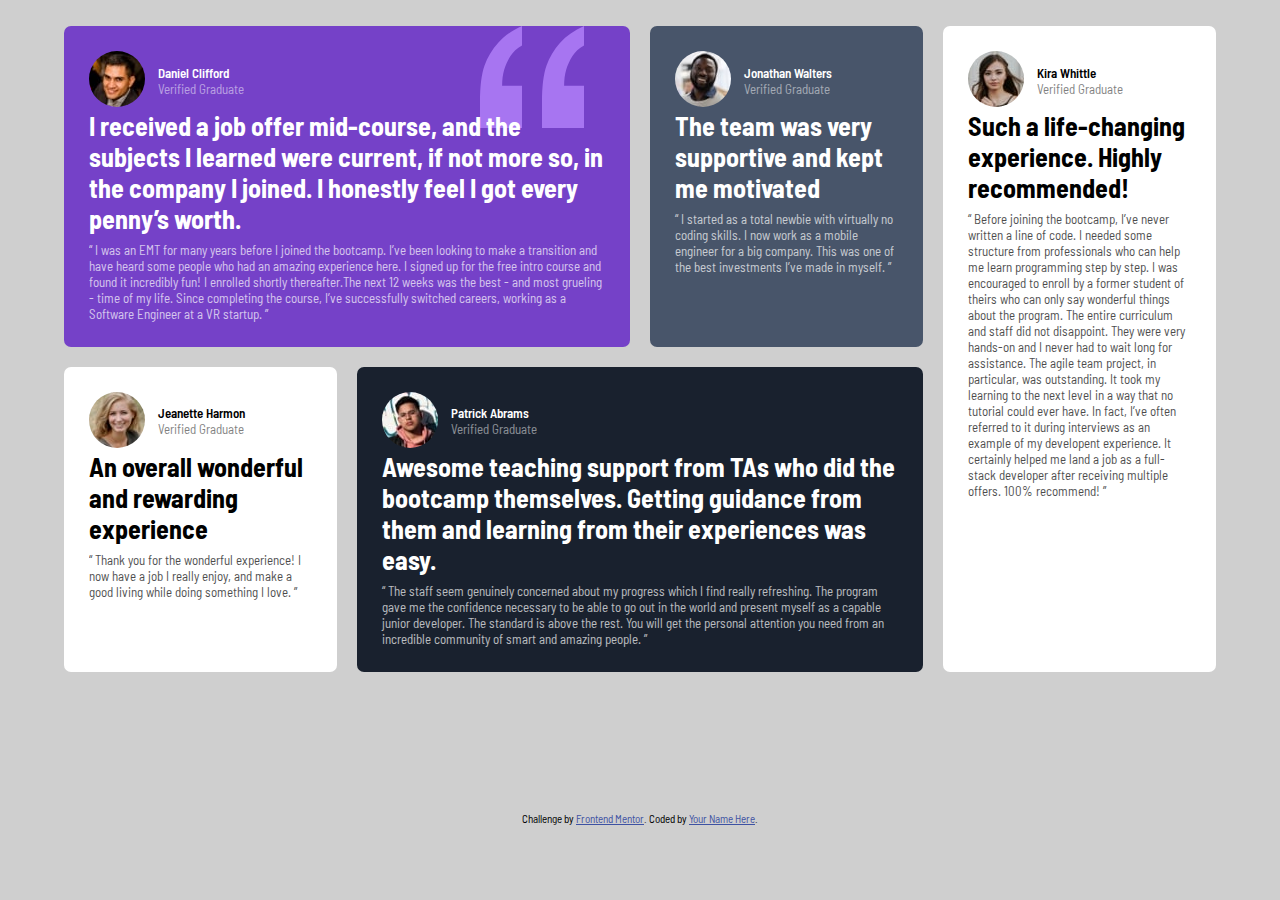
==== index.html @ 09e5aaee "first commit" ====
<!DOCTYPE html>
<html lang="en">

<head>
  <meta charset="UTF-8">
  <meta name="viewport" content="width=device-width, initial-scale=1.0">
  <!-- displays site properly based on user's device -->

  <link rel="icon" type="image/png" sizes="32x32" href="./images/favicon-32x32.png">

  <title>Frontend Mentor | [Challenge Name Here]</title>
  <!-- --custom css -->
  <link rel="stylesheet" href="style.css">

  <!-- Feel free to remove these styles or customise in your own stylesheet 👍 -->
  <style>
    .attribution {
      font-size: 11px;
      text-align: center;
    }

    .attribution a {
      color: hsl(228, 45%, 44%);
    }
  </style>
</head>

<body>
  <div class="container">
    <div class="box1 box">
      <div class="profile">
        <div class="profile-picture">
          <img src="./images/image-daniel.jpg" alt="Daniel" class="profile-picture-plate">
        </div>
        <div class="name-plate">
          <p class="name">Daniel Clifford</p>
          <p class="validation">Verified Graduate</p>
        </div>
      </div>
      <h1 class="main-comment">
        I received a job offer mid-course, and the subjects I learned were current, if not more so,
        in the company I joined. I honestly feel I got every penny’s worth.
      </h1>
      <p class="comment">“ I was an EMT for many years before I joined the bootcamp. I’ve been looking to make a
        transition and have heard some people who had an amazing experience here. I signed up for the free intro course
        and found it incredibly fun! I enrolled shortly thereafter.The next 12 weeks was the best - and most grueling -
        time of my life. Since completing the course, I’ve successfully switched careers, working as a Software Engineer
        at a VR startup. ”
      </p>
    </div>

    <div class="box2 box">
      <div class="profile">
        <div class="profile-pictue">
          <img src="./images/image-jonathan.jpg" alt="Jonathan" class="profile-picture-plate">
        </div>
        <div class="name-plate">
          <p class="name">Jonathan Walters</p>
          <p class="validation">Verified Graduate</p>
        </div>
      </div>
      <h1 class="main-comment">
        The team was very supportive and kept me motivated
      </h1>
      <p class="comment">
        “ I started as a total newbie with virtually no coding skills. I now work as a mobile engineer
        for a big company. This was one of the best investments I’ve made in myself. ”
      </p>
    </div>


    <div class="box3 box">
      <div class="profile">
        <div class="profile-pictue">
          <img src="./images/image-jeanette.jpg" alt="Jeanette" class="profile-picture-plate">
        </div>
        <div class="name-plate">
          <p class="name">Jeanette Harmon</p>
          <p class="validation">Verified Graduate</p>
        </div>
      </div>
      <h1 class="main-comment">
        An overall wonderful and rewarding experience
      </h1>
      <p class="comment">
        “ Thank you for the wonderful experience! I now have a job I really enjoy, and make a good living
        while doing something I love. ”
      </p>
    </div>

    <div class="box4 box">
      <div class="profile">
        <div class="profile-pictue">
          <img src="./images/image-patrick.jpg" alt="Patrick" class="profile-picture-plate">
        </div>
        <div class="name-plate">
          <p class="name">Patrick Abrams</p>
          <p class="validation">Verified Graduate</p>
        </div>
      </div>
      <h1 class="main-comment">
        Awesome teaching support from TAs who did the bootcamp themselves. Getting guidance from them and
        learning from their experiences was easy.
      </h1>
      <p class="comment">
        “ The staff seem genuinely concerned about my progress which I find really refreshing. The program
        gave me the confidence necessary to be able to go out in the world and present myself as a capable
        junior developer. The standard is above the rest. You will get the personal attention you need from
        an incredible community of smart and amazing people. ”
      </p>
    </div>


    <div class="box5 box">
      <div class="profile">
        <div class="profile-pictue">
          <img src="./images/image-kira.jpg" alt="Kira" class="profile-picture-plate">

        </div>
        <div class="name-plate">
          <p class="name">Kira Whittle</p>
          <p class="validation">Verified Graduate</p>
        </div>
      </div>
      <h1 class="main-comment">
        Such a life-changing experience. Highly recommended!
      </h1>
      <p class="comment">
        “ Before joining the bootcamp, I’ve never written a line of code. I needed some structure from
        professionals who can help me learn programming step by step. I was encouraged to enroll by a former
        student of theirs who can only say wonderful things about the program. The entire curriculum and staff
        did not disappoint. They were very hands-on and I never had to wait long for assistance. The agile team
        project, in particular, was outstanding. It took my learning to the next level in a way that no tutorial
        could ever have. In fact, I’ve often referred to it during interviews as an example of my developent
        experience. It certainly helped me land a job as a full-stack developer after receiving multiple offers.
        100% recommend! ”
      </p>
    </div>
    
  </div>
  <div class="attribution">
    Challenge by <a href="https://www.frontendmentor.io?ref=challenge" target="_blank">Frontend Mentor</a>.
    Coded by <a href="#">Your Name Here</a>.
  </div>
  
</body>

</html>
---- style.css ----
@import url('https://fonts.googleapis.com/css2?family=Barlow+Semi+Condensed:ital,wght@0,500;0,600;1,500;1,600&display=swap');
*{
  margin:0px;
  padding: 0px;
  box-sizing: border-box;
}
html{
  font-size: 13px;
}
body{

font-family: 'Barlow Semi Condensed';
display: flex;
flex-direction: column;
gap: 12rem;
align-items: center;
/* background-color: hsl(210, 46%, 95%); */
background-color: hsl(0, 0%, 81%);
}

.container{
  width: 90%;
  height: 70vh;
  display: grid;
  margin-top: 2rem;
  gap: 1.5rem;
  
  grid-template-columns: 1fr 1fr 1fr 1fr ;
  grid-template-rows: 1fr 1fr;
}

.box{
  border-radius: 7px;
  -webkit-border-radius: 7px;
  -moz-border-radius: 7px;
  -ms-border-radius: 7px;
  -o-border-radius: 7px;
  padding: 25px;
 
  
}
.box1{
grid-area: 1/1/2/3;
background-color: hsl(263, 55%, 52%);
background-image: url("./images/bg-pattern-quotation.svg");
background-repeat: no-repeat;
background-position: 90% 0;
}
.box2{
  grid-area:1/3/2/4 ;
  background-color:hsl(217, 19%, 35%);
}
.box3{
  grid-area: 2/1/3/2;
  background-color: hsl(0, 0%, 100%);

  
}
.box4{
  background-color: hsl(219, 29%, 14%);
  grid-area: 2/2/3/4;
}
.box5{
  grid-area:1/4/3/5;
  background-color: hsl(0, 0%, 100%);
  
}
.profile{
  display: flex;
  gap: 1rem;
  align-items: center;
}
.profile .name{
  font-weight: 600;
  color: hsl(0, 0%, 100%);
  
}
.box3 .profile .name,
.box5 .profile .name{
  font-weight: 600;
  color: black;
  
}
.profile .validation{
  color: hsl(0, 0%, 100%);
  opacity: 0.5;
}
.box3 .profile .validation,
.box5 .profile .validation{
  opacity: 0.5;;
  color: black;
  
}
.main-comment{
  padding-bottom: 8px;
}
.box1 .main-comment, .box2 .main-comment, .box4 .main-comment{
  color: white;
}
.box1 .comment, .box2 .comment, .box4 .comment{
  color: white;
  opacity: 0.70;
}
.box3 .main-comment, .box5 .main-comment{
  color: black;
}
.box3 .comment, .box5 .comment{
  color: black;
  opacity: 0.7;
}
.profile-picture-plate{
  border-radius: 50px;
  -webkit-border-radius: 50px;
  -moz-border-radius: 50px;
  -ms-border-radius: 50px;
  -o-border-radius: 50px;
}
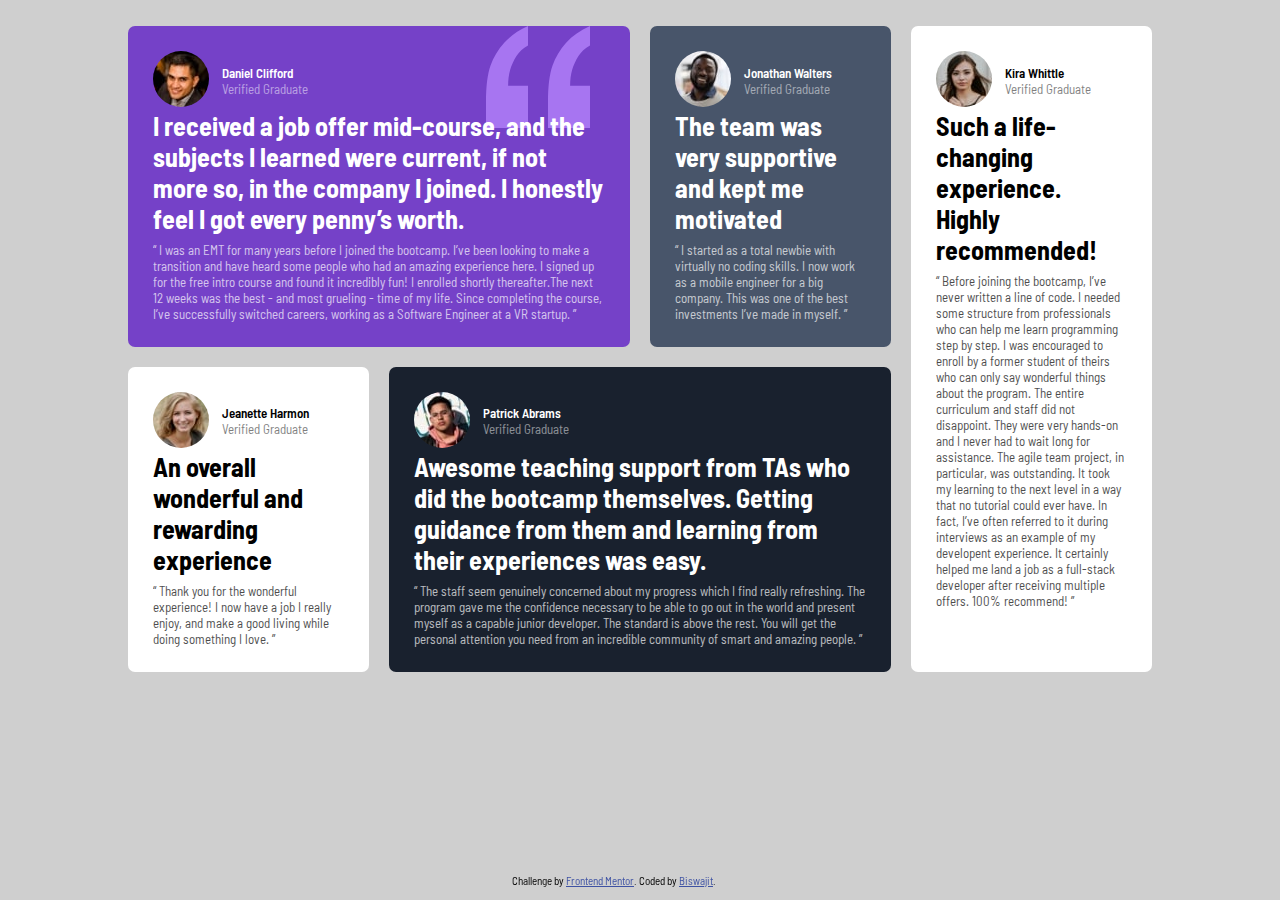
==== commit 5b7d7e2c: "updated with some responsiveness" ====
--- a/index.html
+++ b/index.html
@@ -17,6 +17,10 @@
     .attribution {
       font-size: 11px;
       text-align: center;
+      margin-bottom: 1rem;
+      position: fixed;
+      bottom: 0.01rem;
+      left: 40%;
     }
 
     .attribution a {
@@ -140,7 +144,7 @@
   </div>
   <div class="attribution">
     Challenge by <a href="https://www.frontendmentor.io?ref=challenge" target="_blank">Frontend Mentor</a>.
-    Coded by <a href="#">Your Name Here</a>.
+    Coded by <a href="#">Biswajit</a>.
   </div>
   
 </body>
--- a/style.css
+++ b/style.css
@@ -8,14 +8,10 @@
   font-size: 13px;
 }
 body{
-
 font-family: 'Barlow Semi Condensed';
-display: flex;
-flex-direction: column;
-gap: 12rem;
-align-items: center;
 /* background-color: hsl(210, 46%, 95%); */
 background-color: hsl(0, 0%, 81%);
+position: relative;
 }
 
 .container{
@@ -25,8 +21,9 @@
   margin-top: 2rem;
   gap: 1.5rem;
   
-  grid-template-columns: 1fr 1fr 1fr 1fr ;
-  grid-template-rows: 1fr 1fr;
+  grid-template-columns: 1fr;
+  grid-template-rows: auto;
+  margin: 0px auto;
 }
 
 .box{
@@ -40,28 +37,23 @@
   
 }
 .box1{
-grid-area: 1/1/2/3;
 background-color: hsl(263, 55%, 52%);
 background-image: url("./images/bg-pattern-quotation.svg");
 background-repeat: no-repeat;
 background-position: 90% 0;
 }
 .box2{
-  grid-area:1/3/2/4 ;
   background-color:hsl(217, 19%, 35%);
 }
 .box3{
-  grid-area: 2/1/3/2;
   background-color: hsl(0, 0%, 100%);
 
   
 }
 .box4{
   background-color: hsl(219, 29%, 14%);
-  grid-area: 2/2/3/4;
 }
 .box5{
-  grid-area:1/4/3/5;
   background-color: hsl(0, 0%, 100%);
   
 }
@@ -115,3 +107,64 @@
   -ms-border-radius: 50px;
   -o-border-radius: 50px;
 }
+/* media queries  */
+@media screen and (min-width:375px) {
+
+  .container{
+    width: 80%;
+    height: 70vh;
+    display: grid;
+    margin-top: 2rem;
+    gap: 1.5rem;
+    
+    grid-template-columns: 1fr 1fr 1fr 1fr;
+    grid-template-rows: auto;
+    
+  }
+
+  body{
+
+    font-family: 'Barlow Semi Condensed';
+    /* background-color: hsl(210, 46%, 95%); */
+    background-color: hsl(0, 0%, 81%);
+    
+    }
+
+  .box{
+    border-radius: 7px;
+    -webkit-border-radius: 7px;
+    -moz-border-radius: 7px;
+    -ms-border-radius: 7px;
+    -o-border-radius: 7px;
+    padding: 25px;
+   
+    
+  }
+  .box1{
+  grid-area: 1/1/2/3;
+  background-color: hsl(263, 55%, 52%);
+  background-image: url("./images/bg-pattern-quotation.svg");
+  background-repeat: no-repeat;
+  background-position: 90% 0;
+  }
+  .box2{
+    grid-area:1/3/2/4 ;
+    background-color:hsl(217, 19%, 35%);
+  }
+  .box3{
+    grid-area: 2/1/3/2;
+    background-color: hsl(0, 0%, 100%);
+  
+    
+  }
+  .box4{
+    background-color: hsl(219, 29%, 14%);
+    grid-area: 2/2/3/4;
+  }
+  .box5{
+    grid-area:1/4/3/5;
+    background-color: hsl(0, 0%, 100%);
+    
+  }
+
+}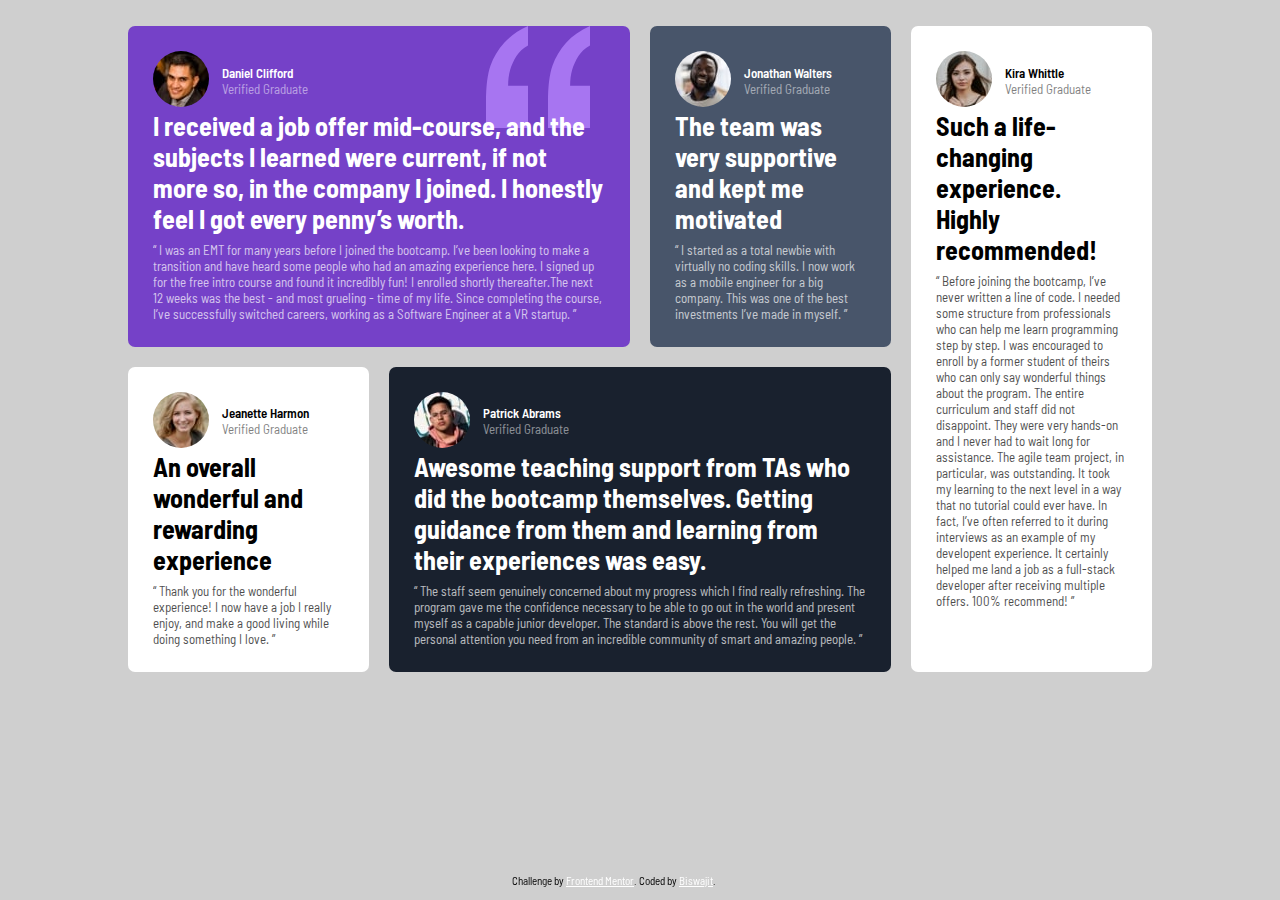
==== commit 5e7d3050: "attribution change" ====
--- a/index.html
+++ b/index.html
@@ -24,7 +24,8 @@
     }
 
     .attribution a {
-      color: hsl(228, 45%, 44%);
+      /* color: hsl(228, 45%, 44%); */
+      color: white;
     }
   </style>
 </head>
--- a/style.css
+++ b/style.css
@@ -23,7 +23,7 @@
   
   grid-template-columns: 1fr;
   grid-template-rows: auto;
-  margin: 0px auto;
+  margin: auto auto;
 }
 
 .box{
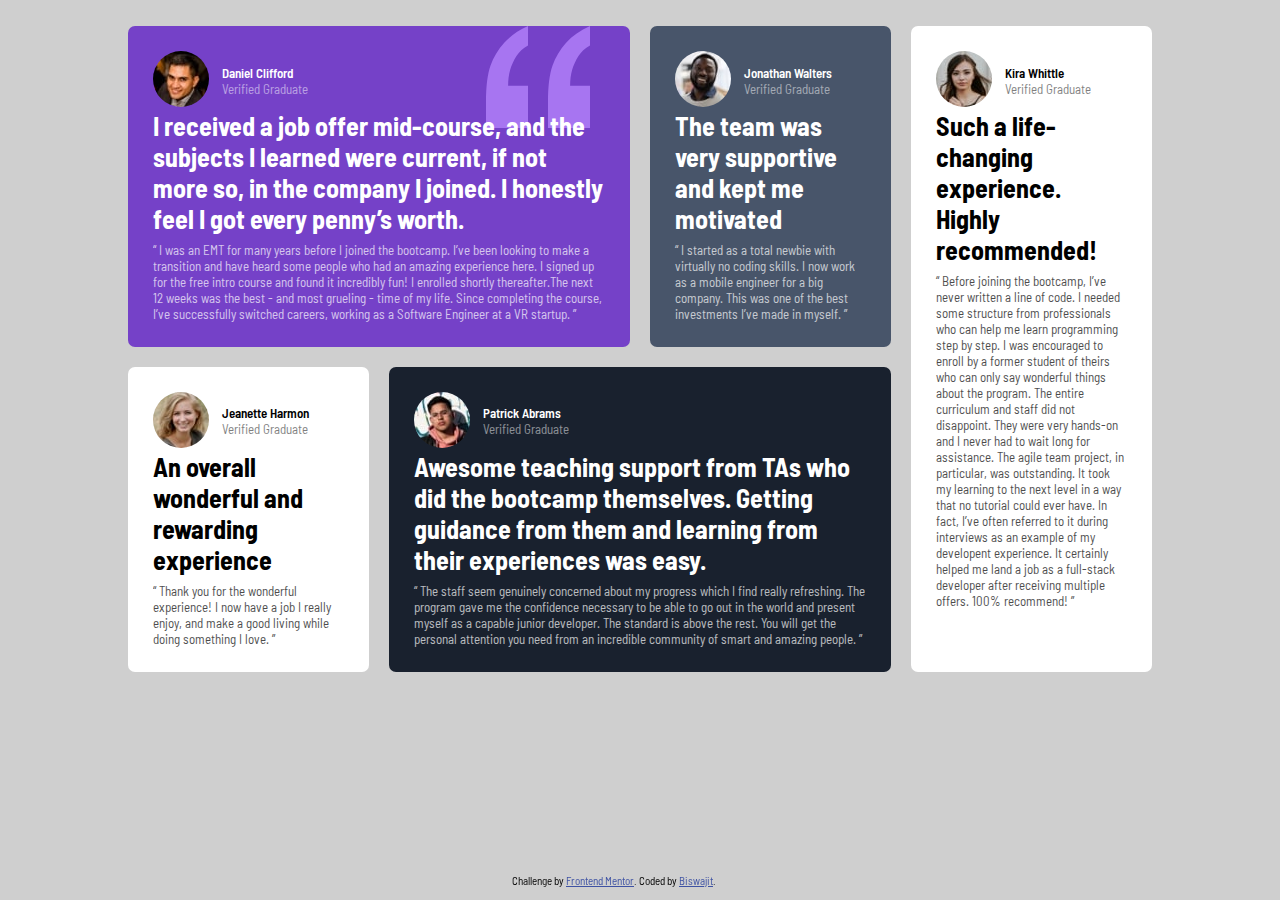
==== commit 181cd8bb: "default attribution" ====
--- a/index.html
+++ b/index.html
@@ -24,8 +24,8 @@
     }
 
     .attribution a {
-      /* color: hsl(228, 45%, 44%); */
-      color: white;
+      color: hsl(228, 45%, 44%);
+      /* color: white; */
     }
   </style>
 </head>
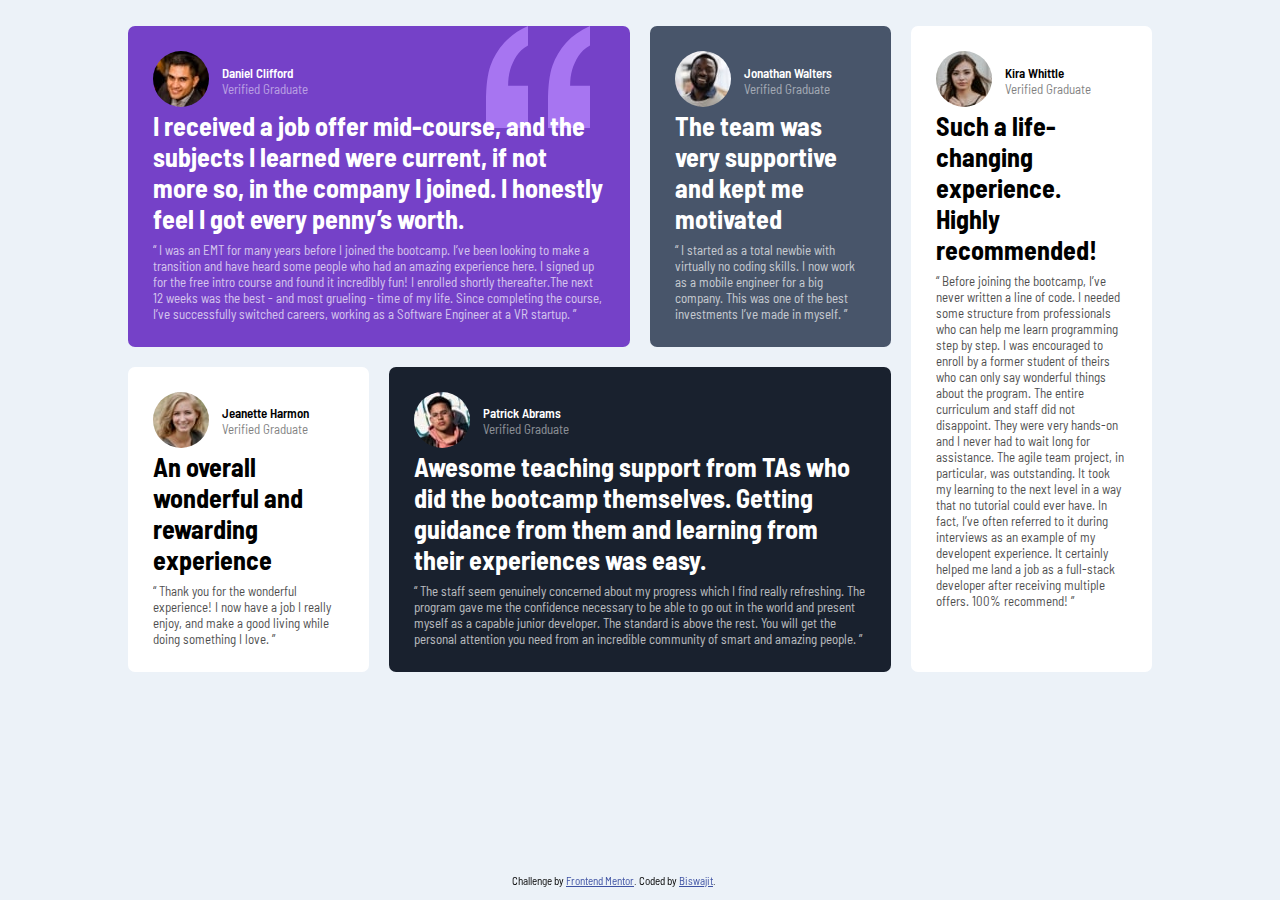
==== commit 75d2e7b4: "accsessibility changes with landmark" ====
--- a/index.html
+++ b/index.html
@@ -9,7 +9,7 @@
   <link rel="icon" type="image/png" sizes="32x32" href="./images/favicon-32x32.png">
 
   <title>Frontend Mentor | [Challenge Name Here]</title>
-  <!-- --custom css -->
+  <!-- custom css -->
   <link rel="stylesheet" href="style.css">
 
   <!-- Feel free to remove these styles or customise in your own stylesheet 👍 -->
@@ -31,122 +31,125 @@
 </head>
 
 <body>
-  <div class="container">
-    <div class="box1 box">
-      <div class="profile">
-        <div class="profile-picture">
-          <img src="./images/image-daniel.jpg" alt="Daniel" class="profile-picture-plate">
+  <main>
+    <div class="container">
+      <div class="box1 box">
+        <div class="profile">
+          <div class="profile-picture">
+            <img src="./images/image-daniel.jpg" alt="Daniel" class="profile-picture-plate">
+          </div>
+          <div class="name-plate">
+            <p class="name">Daniel Clifford</p>
+            <p class="validation">Verified Graduate</p>
+          </div>
         </div>
-        <div class="name-plate">
-          <p class="name">Daniel Clifford</p>
-          <p class="validation">Verified Graduate</p>
+        <h1 class="main-comment">
+          I received a job offer mid-course, and the subjects I learned were current, if not more so,
+          in the company I joined. I honestly feel I got every penny’s worth.
+        </h1>
+        <p class="comment">“ I was an EMT for many years before I joined the bootcamp. I’ve been looking to make a
+          transition and have heard some people who had an amazing experience here. I signed up for the free intro course
+          and found it incredibly fun! I enrolled shortly thereafter.The next 12 weeks was the best - and most grueling -
+          time of my life. Since completing the course, I’ve successfully switched careers, working as a Software Engineer
+          at a VR startup. ”
+        </p>
+      </div>
+  
+      <div class="box2 box">
+        <div class="profile">
+          <div class="profile-pictue">
+            <img src="./images/image-jonathan.jpg" alt="Jonathan" class="profile-picture-plate">
+          </div>
+          <div class="name-plate">
+            <p class="name">Jonathan Walters</p>
+            <p class="validation">Verified Graduate</p>
+          </div>
         </div>
+        <h1 class="main-comment">
+          The team was very supportive and kept me motivated
+        </h1>
+        <p class="comment">
+          “ I started as a total newbie with virtually no coding skills. I now work as a mobile engineer
+          for a big company. This was one of the best investments I’ve made in myself. ”
+        </p>
       </div>
-      <h1 class="main-comment">
-        I received a job offer mid-course, and the subjects I learned were current, if not more so,
-        in the company I joined. I honestly feel I got every penny’s worth.
-      </h1>
-      <p class="comment">“ I was an EMT for many years before I joined the bootcamp. I’ve been looking to make a
-        transition and have heard some people who had an amazing experience here. I signed up for the free intro course
-        and found it incredibly fun! I enrolled shortly thereafter.The next 12 weeks was the best - and most grueling -
-        time of my life. Since completing the course, I’ve successfully switched careers, working as a Software Engineer
-        at a VR startup. ”
-      </p>
+  
+  
+      <div class="box3 box">
+        <div class="profile">
+          <div class="profile-pictue">
+            <img src="./images/image-jeanette.jpg" alt="Jeanette" class="profile-picture-plate">
+          </div>
+          <div class="name-plate">
+            <p class="name">Jeanette Harmon</p>
+            <p class="validation">Verified Graduate</p>
+          </div>
+        </div>
+        <h1 class="main-comment">
+          An overall wonderful and rewarding experience
+        </h1>
+        <p class="comment">
+          “ Thank you for the wonderful experience! I now have a job I really enjoy, and make a good living
+          while doing something I love. ”
+        </p>
+      </div>
+  
+      <div class="box4 box">
+        <div class="profile">
+          <div class="profile-pictue">
+            <img src="./images/image-patrick.jpg" alt="Patrick" class="profile-picture-plate">
+          </div>
+          <div class="name-plate">
+            <p class="name">Patrick Abrams</p>
+            <p class="validation">Verified Graduate</p>
+          </div>
+        </div>
+        <h1 class="main-comment">
+          Awesome teaching support from TAs who did the bootcamp themselves. Getting guidance from them and
+          learning from their experiences was easy.
+        </h1>
+        <p class="comment">
+          “ The staff seem genuinely concerned about my progress which I find really refreshing. The program
+          gave me the confidence necessary to be able to go out in the world and present myself as a capable
+          junior developer. The standard is above the rest. You will get the personal attention you need from
+          an incredible community of smart and amazing people. ”
+        </p>
+      </div>
+  
+  
+      <div class="box5 box">
+        <div class="profile">
+          <div class="profile-pictue">
+            <img src="./images/image-kira.jpg" alt="Kira" class="profile-picture-plate">
+  
+          </div>
+          <div class="name-plate">
+            <p class="name">Kira Whittle</p>
+            <p class="validation">Verified Graduate</p>
+          </div>
+        </div>
+        <h1 class="main-comment">
+          Such a life-changing experience. Highly recommended!
+        </h1>
+        <p class="comment">
+          “ Before joining the bootcamp, I’ve never written a line of code. I needed some structure from
+          professionals who can help me learn programming step by step. I was encouraged to enroll by a former
+          student of theirs who can only say wonderful things about the program. The entire curriculum and staff
+          did not disappoint. They were very hands-on and I never had to wait long for assistance. The agile team
+          project, in particular, was outstanding. It took my learning to the next level in a way that no tutorial
+          could ever have. In fact, I’ve often referred to it during interviews as an example of my developent
+          experience. It certainly helped me land a job as a full-stack developer after receiving multiple offers.
+          100% recommend! ”
+        </p>
+      </div>
+      
     </div>
-
-    <div class="box2 box">
-      <div class="profile">
-        <div class="profile-pictue">
-          <img src="./images/image-jonathan.jpg" alt="Jonathan" class="profile-picture-plate">
-        </div>
-        <div class="name-plate">
-          <p class="name">Jonathan Walters</p>
-          <p class="validation">Verified Graduate</p>
-        </div>
-      </div>
-      <h1 class="main-comment">
-        The team was very supportive and kept me motivated
-      </h1>
-      <p class="comment">
-        “ I started as a total newbie with virtually no coding skills. I now work as a mobile engineer
-        for a big company. This was one of the best investments I’ve made in myself. ”
-      </p>
+    <div class="attribution">
+      Challenge by <a href="https://www.frontendmentor.io?ref=challenge" target="_blank">Frontend Mentor</a>.
+      Coded by <a href="#">Biswajit</a>.
     </div>
-
-
-    <div class="box3 box">
-      <div class="profile">
-        <div class="profile-pictue">
-          <img src="./images/image-jeanette.jpg" alt="Jeanette" class="profile-picture-plate">
-        </div>
-        <div class="name-plate">
-          <p class="name">Jeanette Harmon</p>
-          <p class="validation">Verified Graduate</p>
-        </div>
-      </div>
-      <h1 class="main-comment">
-        An overall wonderful and rewarding experience
-      </h1>
-      <p class="comment">
-        “ Thank you for the wonderful experience! I now have a job I really enjoy, and make a good living
-        while doing something I love. ”
-      </p>
-    </div>
-
-    <div class="box4 box">
-      <div class="profile">
-        <div class="profile-pictue">
-          <img src="./images/image-patrick.jpg" alt="Patrick" class="profile-picture-plate">
-        </div>
-        <div class="name-plate">
-          <p class="name">Patrick Abrams</p>
-          <p class="validation">Verified Graduate</p>
-        </div>
-      </div>
-      <h1 class="main-comment">
-        Awesome teaching support from TAs who did the bootcamp themselves. Getting guidance from them and
-        learning from their experiences was easy.
-      </h1>
-      <p class="comment">
-        “ The staff seem genuinely concerned about my progress which I find really refreshing. The program
-        gave me the confidence necessary to be able to go out in the world and present myself as a capable
-        junior developer. The standard is above the rest. You will get the personal attention you need from
-        an incredible community of smart and amazing people. ”
-      </p>
-    </div>
-
-
-    <div class="box5 box">
-      <div class="profile">
-        <div class="profile-pictue">
-          <img src="./images/image-kira.jpg" alt="Kira" class="profile-picture-plate">
-
-        </div>
-        <div class="name-plate">
-          <p class="name">Kira Whittle</p>
-          <p class="validation">Verified Graduate</p>
-        </div>
-      </div>
-      <h1 class="main-comment">
-        Such a life-changing experience. Highly recommended!
-      </h1>
-      <p class="comment">
-        “ Before joining the bootcamp, I’ve never written a line of code. I needed some structure from
-        professionals who can help me learn programming step by step. I was encouraged to enroll by a former
-        student of theirs who can only say wonderful things about the program. The entire curriculum and staff
-        did not disappoint. They were very hands-on and I never had to wait long for assistance. The agile team
-        project, in particular, was outstanding. It took my learning to the next level in a way that no tutorial
-        could ever have. In fact, I’ve often referred to it during interviews as an example of my developent
-        experience. It certainly helped me land a job as a full-stack developer after receiving multiple offers.
-        100% recommend! ”
-      </p>
-    </div>
-    
-  </div>
-  <div class="attribution">
-    Challenge by <a href="https://www.frontendmentor.io?ref=challenge" target="_blank">Frontend Mentor</a>.
-    Coded by <a href="#">Biswajit</a>.
-  </div>
+  </main>
+ 
   
 </body>
 
--- a/style.css
+++ b/style.css
@@ -1,170 +1,204 @@
 @import url('https://fonts.googleapis.com/css2?family=Barlow+Semi+Condensed:ital,wght@0,500;0,600;1,500;1,600&display=swap');
-*{
-  margin:0px;
+
+* {
+  margin: 0px;
   padding: 0px;
   box-sizing: border-box;
 }
-html{
+
+html {
   font-size: 13px;
 }
-body{
-font-family: 'Barlow Semi Condensed';
-/* background-color: hsl(210, 46%, 95%); */
-background-color: hsl(0, 0%, 81%);
-position: relative;
-}
-
-.container{
+
+body {
+  font-family: 'Barlow Semi Condensed';
+  background-color: hsl(210, 46%, 95%);
+  /* background-color: hsl(0, 0%, 81%); */
+  position: relative;
+}
+
+.container {
   width: 90%;
   height: 70vh;
   display: grid;
   margin-top: 2rem;
   gap: 1.5rem;
-  
+
   grid-template-columns: 1fr;
   grid-template-rows: auto;
   margin: auto auto;
 }
 
-.box{
+.box {
   border-radius: 7px;
   -webkit-border-radius: 7px;
   -moz-border-radius: 7px;
   -ms-border-radius: 7px;
   -o-border-radius: 7px;
   padding: 25px;
- 
-  
-}
-.box1{
-background-color: hsl(263, 55%, 52%);
-background-image: url("./images/bg-pattern-quotation.svg");
-background-repeat: no-repeat;
-background-position: 90% 0;
-}
-.box2{
-  background-color:hsl(217, 19%, 35%);
-}
-.box3{
+
+
+}
+
+.box1 {
+  background-color: hsl(263, 55%, 52%);
+  background-image: url("./images/bg-pattern-quotation.svg");
+  background-repeat: no-repeat;
+  background-position: 90% 0;
+}
+
+.box2 {
+  background-color: hsl(217, 19%, 35%);
+}
+
+.box3 {
   background-color: hsl(0, 0%, 100%);
 
-  
-}
-.box4{
+
+}
+
+.box4 {
   background-color: hsl(219, 29%, 14%);
 }
-.box5{
+
+.box5 {
   background-color: hsl(0, 0%, 100%);
-  
-}
-.profile{
+
+}
+
+.profile {
   display: flex;
   gap: 1rem;
   align-items: center;
 }
-.profile .name{
+
+.profile .name {
   font-weight: 600;
   color: hsl(0, 0%, 100%);
-  
-}
+
+}
+
 .box3 .profile .name,
-.box5 .profile .name{
+.box5 .profile .name {
   font-weight: 600;
   color: black;
-  
-}
-.profile .validation{
+
+}
+
+.profile .validation {
   color: hsl(0, 0%, 100%);
   opacity: 0.5;
 }
+
 .box3 .profile .validation,
-.box5 .profile .validation{
-  opacity: 0.5;;
-  color: black;
-  
-}
-.main-comment{
+.box5 .profile .validation {
+  opacity: 0.5;
+  ;
+  color: black;
+
+}
+
+.main-comment {
   padding-bottom: 8px;
 }
-.box1 .main-comment, .box2 .main-comment, .box4 .main-comment{
+
+.box1 .main-comment,
+.box2 .main-comment,
+.box4 .main-comment {
   color: white;
 }
-.box1 .comment, .box2 .comment, .box4 .comment{
+
+.box1 .comment,
+.box2 .comment,
+.box4 .comment {
   color: white;
   opacity: 0.70;
 }
-.box3 .main-comment, .box5 .main-comment{
-  color: black;
-}
-.box3 .comment, .box5 .comment{
+
+.box3 .main-comment,
+.box5 .main-comment {
+  color: black;
+}
+
+.box3 .comment,
+.box5 .comment {
   color: black;
   opacity: 0.7;
 }
-.profile-picture-plate{
+
+.profile-picture-plate {
   border-radius: 50px;
   -webkit-border-radius: 50px;
   -moz-border-radius: 50px;
   -ms-border-radius: 50px;
   -o-border-radius: 50px;
 }
+
 /* media queries  */
 @media screen and (min-width:375px) {
 
-  .container{
+  .container {
     width: 80%;
     height: 70vh;
     display: grid;
     margin-top: 2rem;
     gap: 1.5rem;
-    
+
     grid-template-columns: 1fr 1fr 1fr 1fr;
     grid-template-rows: auto;
-    
-  }
-
-  body{
+
+  }
+
+  body {
 
     font-family: 'Barlow Semi Condensed';
     /* background-color: hsl(210, 46%, 95%); */
-    background-color: hsl(0, 0%, 81%);
-    
-    }
-
-  .box{
+    /* background-color: hsl(0, 0%, 81%); */
+    background-color: hsl(210, 46%, 95%);
+
+
+  }
+
+  .box {
     border-radius: 7px;
     -webkit-border-radius: 7px;
     -moz-border-radius: 7px;
     -ms-border-radius: 7px;
     -o-border-radius: 7px;
     padding: 25px;
-   
-    
-  }
-  .box1{
-  grid-area: 1/1/2/3;
-  background-color: hsl(263, 55%, 52%);
-  background-image: url("./images/bg-pattern-quotation.svg");
-  background-repeat: no-repeat;
-  background-position: 90% 0;
-  }
-  .box2{
-    grid-area:1/3/2/4 ;
-    background-color:hsl(217, 19%, 35%);
-  }
-  .box3{
+
+
+  }
+
+  .box1 {
+    grid-area: 1/1/2/3;
+    background-color: hsl(263, 55%, 52%);
+    background-image: url("./images/bg-pattern-quotation.svg");
+    background-repeat: no-repeat;
+    background-position: 90% 0;
+  }
+
+  .box2 {
+    grid-area: 1/3/2/4;
+    background-color: hsl(217, 19%, 35%);
+  }
+
+  .box3 {
     grid-area: 2/1/3/2;
     background-color: hsl(0, 0%, 100%);
-  
-    
-  }
-  .box4{
+
+
+  }
+
+  .box4 {
     background-color: hsl(219, 29%, 14%);
     grid-area: 2/2/3/4;
   }
-  .box5{
-    grid-area:1/4/3/5;
+
+  .box5 {
+    grid-area: 1/4/3/5;
     background-color: hsl(0, 0%, 100%);
-    
+
   }
 
 }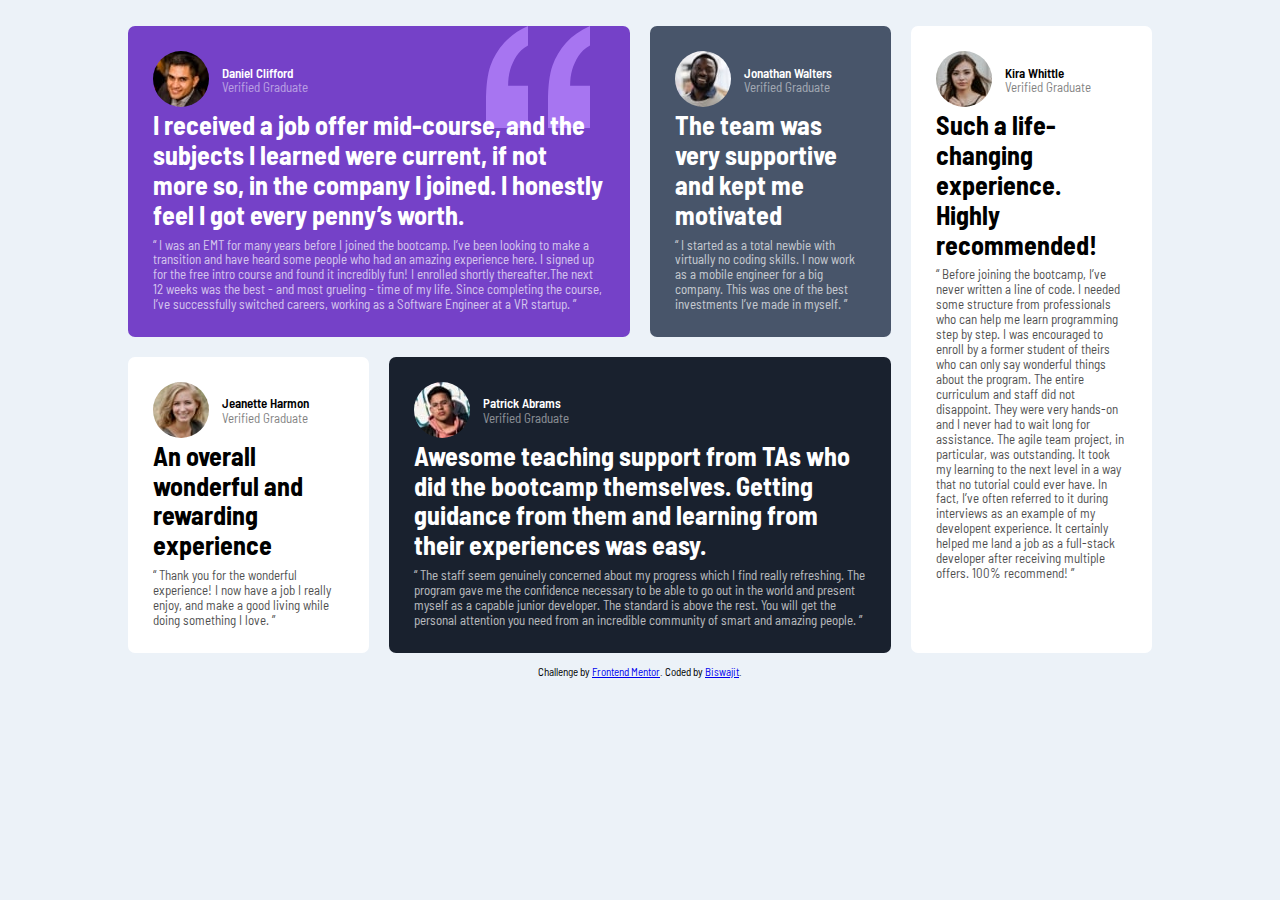
==== commit 7153d044: "height set to auto to ignore the overlapping issue with container class and attribution class" ====
--- a/index.html
+++ b/index.html
@@ -17,11 +17,7 @@
     .attribution {
       font-size: 11px;
       text-align: center;
-      margin-bottom: 1rem;
-      position: fixed;
-      bottom: 0.01rem;
-      left: 40%;
-    }
+      margin-top: 1rem;
 
     .attribution a {
       color: hsl(228, 45%, 44%);
--- a/style.css
+++ b/style.css
@@ -19,7 +19,7 @@
 
 .container {
   width: 90%;
-  height: 70vh;
+  height: auto;
   display: grid;
   margin-top: 2rem;
   gap: 1.5rem;
@@ -139,7 +139,7 @@
 
   .container {
     width: 80%;
-    height: 70vh;
+    /* height: 70%; */
     display: grid;
     margin-top: 2rem;
     gap: 1.5rem;
@@ -155,6 +155,8 @@
     /* background-color: hsl(210, 46%, 95%); */
     /* background-color: hsl(0, 0%, 81%); */
     background-color: hsl(210, 46%, 95%);
+    line-height: 1.15;
+    overflow: auto;
 
 
   }
